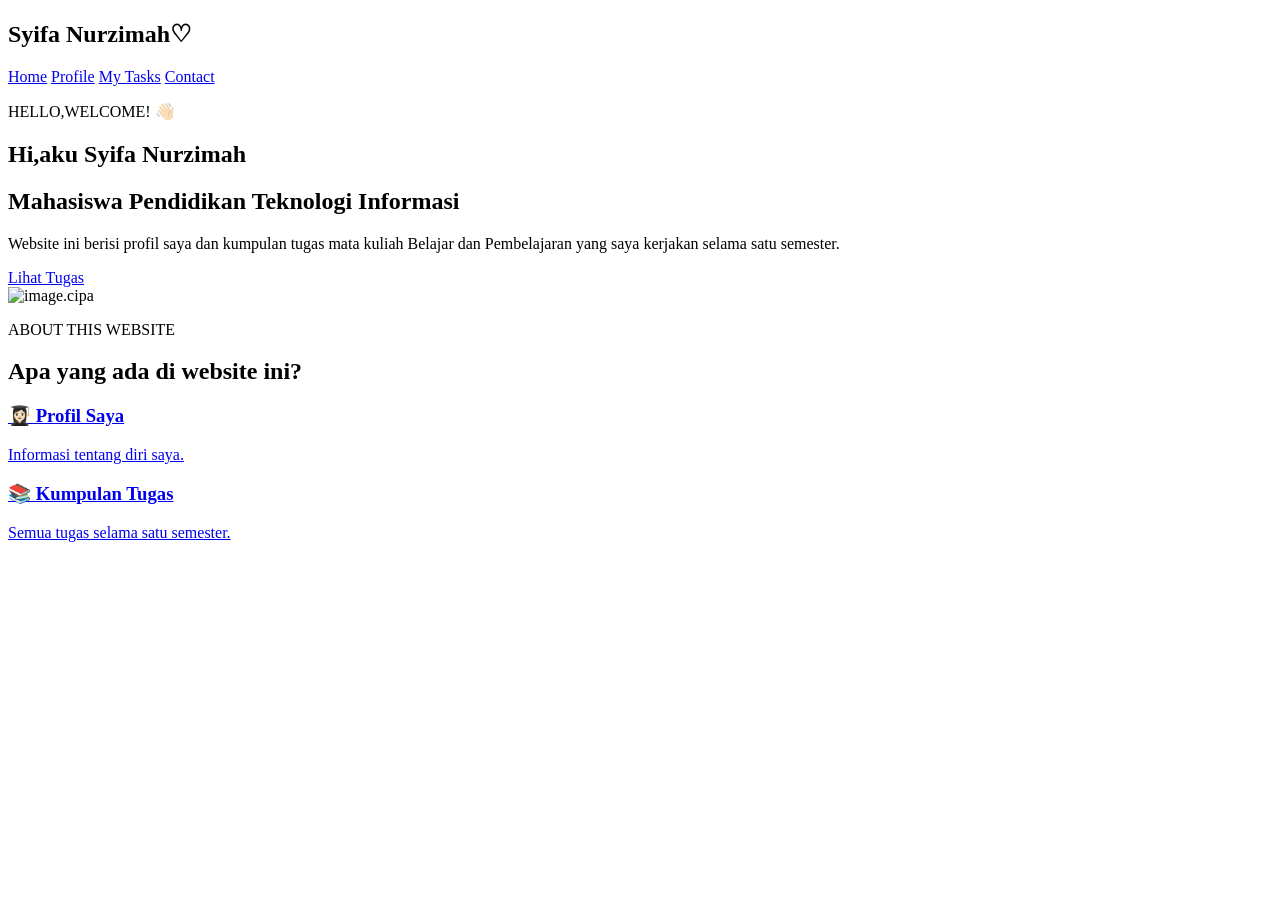
==== index.html @ 34a4c658 "Add files via upload" ====
<!DOCTYPE html>
<html lang="id">
<head>
    <meta charset="UTF-8">
    <meta name="viewport" content="width=device-width, initial-scale=1.0">
    <title>Portfolio Syifa</title>

    <link rel="stylesheet" href="css/style.css">
</head>

<body>

    <nav>
        <h2>Syifa Nurzimah♡</h2>

        <div>
            <a href="#">Home</a>
            <a href="#">Profile</a>
            <a href="#">My Tasks</a>
            <a href="#">Contact</a>
        </div>
    </nav>

    <section class="hero">

        <div class="hero-text">
            <p>HELLO,WELCOME! 👋🏻</p>

            <h1>Hi,aku <span>Syifa Nurzimah</span></h1>

            <h2>Mahasiswa Pendidikan Teknologi Informasi</h2>

            <p>
                Website ini berisi profil saya dan kumpulan
                tugas mata kuliah Belajar dan Pembelajaran yang saya kerjakan selama satu semester.
            </p>

            <a href="tasks.html" class="task-button">Lihat Tugas</a>
        </div>

        <div class="photo-box">
             <img src="images/image.cipa.jpeg" alt="image.cipa">
        </div>

    </section>

    <section class="about">
        <p>ABOUT THIS WEBSITE</p>

        <h2>Apa yang ada di website ini?</h2>

        <div class="cards">

            <a href="profile.html" class="card">
                <h3>👩🏻‍🎓 Profil Saya</h3>
                <p>Informasi tentang diri saya.</p>
            </a>

           <a href="tasks.html" class="card">
                <h3>📚 Kumpulan Tugas</h3>
             <p>Semua tugas selama satu semester.</p>
            </a>
            

        </div>
    </section>

</body>
</html>
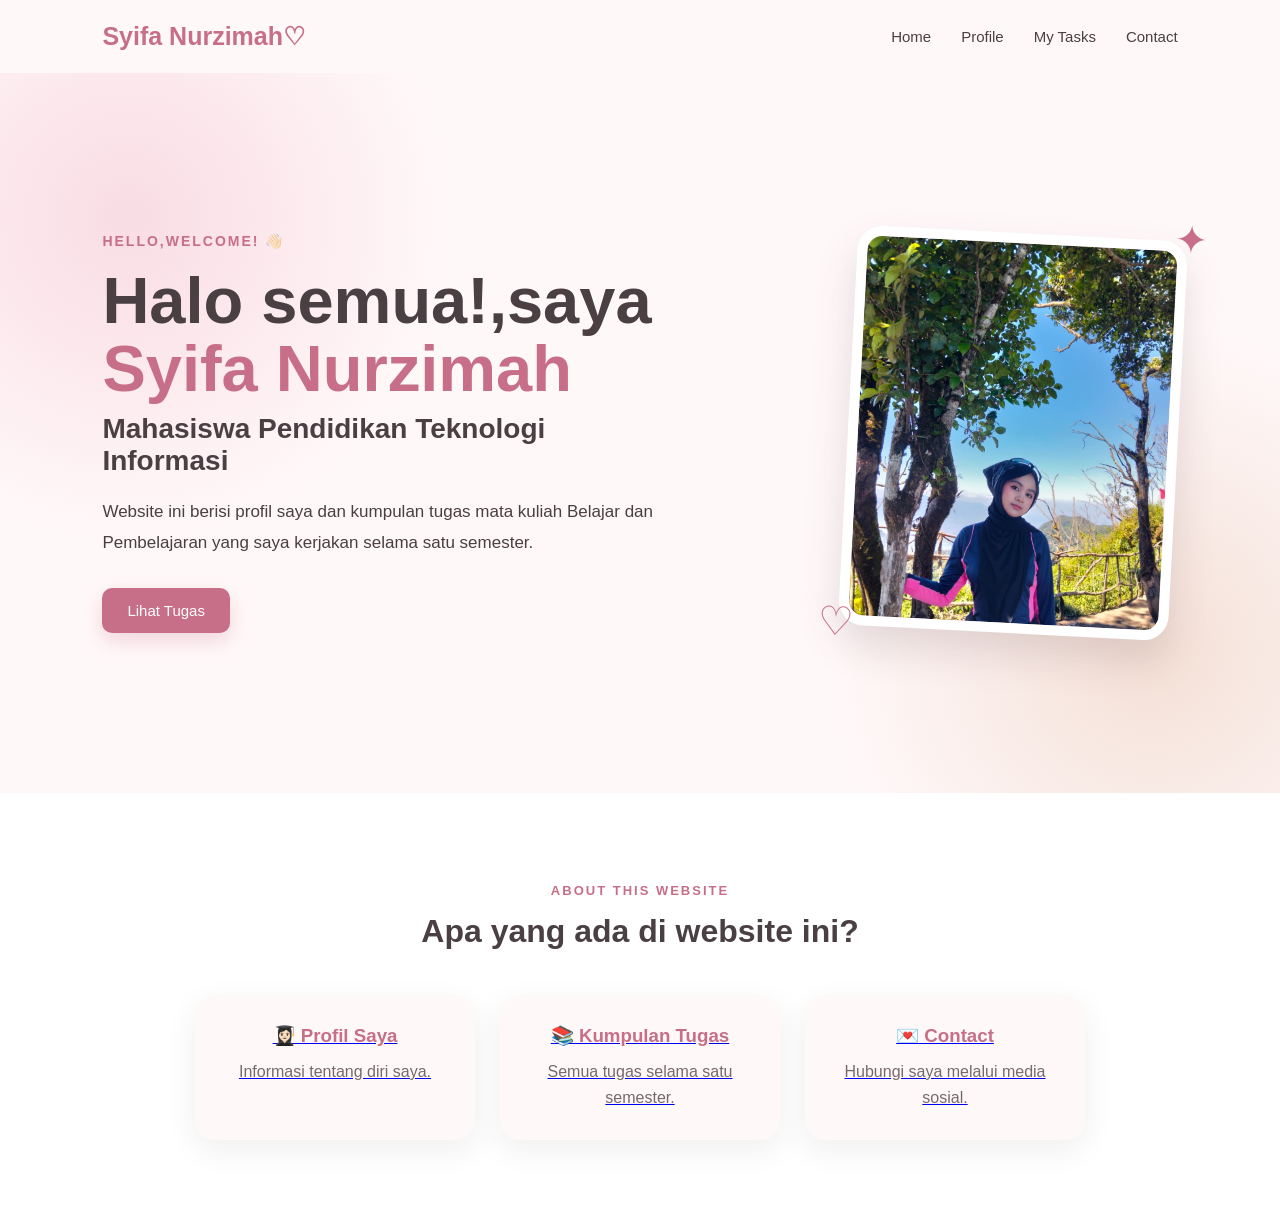
==== commit 9d182165: "Enhance index.html with contact section Added a contact section with a link to social media." ====
--- a/index.html
+++ b/index.html
@@ -26,7 +26,7 @@
         <div class="hero-text">
             <p>HELLO,WELCOME! 👋🏻</p>
 
-            <h1>Hi,aku <span>Syifa Nurzimah</span></h1>
+            <h1>Halo semua!,saya <span>Syifa Nurzimah</span></h1>
 
             <h2>Mahasiswa Pendidikan Teknologi Informasi</h2>
 
@@ -60,10 +60,14 @@
                 <h3>📚 Kumpulan Tugas</h3>
              <p>Semua tugas selama satu semester.</p>
             </a>
-            
+
+           <a href="contact.html" class="card">
+                <h3>💌 Contact</h3>
+            <p>Hubungi saya melalui media sosial.</p>
+            </a>
 
         </div>
     </section>
 
 </body>
-</html>+</html>
--- a/css/style.css
+++ b/css/style.css
@@ -0,0 +1,715 @@
+* {
+    margin: 0;
+    padding: 0;
+    box-sizing: border-box;
+}
+
+body {
+    font-family: Arial, sans-serif;
+    background: #fff8f9;
+    color: #4a3f42;
+}
+
+
+/* =========================
+   NAVBAR
+========================= */
+
+nav {
+    width: 100%;
+    padding: 22px 8%;
+
+    display: flex;
+    justify-content: space-between;
+    align-items: center;
+
+    background: #fff8f9;
+}
+
+nav h2 {
+    color: #c76f88;
+    font-size: 25px;
+}
+
+nav div {
+    display: flex;
+    gap: 30px;
+}
+
+nav a {
+    text-decoration: none;
+    color: #4a3f42;
+    font-size: 15px;
+    transition: 0.3s;
+}
+
+nav a:hover {
+    color: #c76f88;
+}
+
+
+/* =========================
+   HERO
+========================= */
+
+.hero {
+    min-height: 80vh;
+    padding: 70px 8%;
+
+    display: flex;
+    align-items: center;
+    justify-content: space-between;
+
+    gap: 60px;
+
+    background:
+        radial-gradient(circle at 10% 20%, #f9dce4 0%, transparent 25%),
+        radial-gradient(circle at 90% 80%, #f4e0d6 0%, transparent 25%);
+}
+
+.hero-text {
+    max-width: 570px;
+}
+
+.hero-text > p:first-child {
+    color: #c76f88;
+    font-size: 14px;
+    letter-spacing: 2px;
+    font-weight: bold;
+    margin-bottom: 18px;
+}
+
+.hero h1 {
+    font-size: 65px;
+    line-height: 1.05;
+    margin-bottom: 10px;
+}
+
+.hero h1 span {
+    color: #c76f88;
+}
+
+.hero h2 {
+    font-size: 28px;
+    margin-bottom: 20px;
+}
+
+.hero-text > p:last-of-type {
+    font-size: 17px;
+    line-height: 1.8;
+    margin-bottom: 30px;
+}
+
+
+/* =========================
+   BUTTON
+========================= */
+
+button {
+    border: none;
+    padding: 14px 25px;
+
+    background: #c76f88;
+    color: white;
+
+    border-radius: 10px;
+
+    font-size: 15px;
+    cursor: pointer;
+
+    box-shadow: 0 8px 20px rgba(199, 111, 136, 0.25);
+
+    transition: 0.3s;
+}
+
+button:hover {
+    transform: translateY(-3px);
+}
+
+.task-button {
+    display: inline-block;
+    text-decoration: none;
+
+    border: none;
+    padding: 14px 25px;
+
+    background: #c76f88;
+    color: white;
+
+    border-radius: 10px;
+
+    font-size: 15px;
+    cursor: pointer;
+
+    box-shadow: 0 8px 20px rgba(199, 111, 136, 0.25);
+
+    transition: 0.3s;
+}
+
+.task-button:hover {
+    transform: translateY(-3px);
+    color: white;
+}
+
+/* =========================
+   PHOTO
+========================= */
+
+.photo-box {
+    width: 330px;
+    height: 400px;
+
+    background: #f2d9df;
+
+    border: 10px solid white;
+
+    border-radius: 25px;
+
+    display: flex;
+    justify-content: center;
+    align-items: center;
+
+    box-shadow: 0 20px 40px rgba(80, 50, 60, 0.15);
+
+    transform: rotate(3deg);
+
+    position: relative;
+}
+
+.photo-box p {
+    color: #a96b7c;
+    font-size: 18px;
+}
+
+.photo-box img {
+    width: 100%;
+    height: 100%;
+    object-fit: cover;
+    border-radius: 15px;
+    display: block;
+}
+
+
+/* dekorasi */
+
+.photo-box::before {
+    content: "✦";
+    position: absolute;
+
+    top: -35px;
+    right: -30px;
+
+    font-size: 40px;
+    color: #c76f88;
+}
+
+.photo-box::after {
+    content: "♡";
+    position: absolute;
+
+    bottom: -30px;
+    left: -30px;
+
+    font-size: 40px;
+    color: #c76f88;
+}
+
+
+/* =========================
+   ABOUT
+========================= */
+
+.about {
+    padding: 90px 8%;
+    text-align: center;
+    background: white;
+}
+
+.about > p {
+    color: #c76f88;
+    letter-spacing: 2px;
+    font-size: 13px;
+    font-weight: bold;
+}
+
+.about h2 {
+    font-size: 32px;
+    margin: 15px 0 45px;
+}
+
+.cards {
+    display: flex;
+    justify-content: center;
+    gap: 25px;
+    flex-wrap: wrap;
+}
+
+.card {
+    width: 280px;
+
+    padding: 30px 25px;
+
+    background: #fff8f9;
+
+    border-radius: 20px;
+
+    box-shadow: 0 10px 30px rgba(80, 50, 60, 0.08);
+
+    transition: 0.3s;
+}
+
+.card:hover {
+    transform: translateY(-8px);
+}
+
+.card h3 {
+    margin-bottom: 12px;
+    color: #c76f88;
+}
+
+.card p {
+    line-height: 1.6;
+    color: #75696c;
+}
+
+
+/* =========================
+   RESPONSIVE
+========================= */
+
+@media (max-width: 768px) {
+
+    nav {
+        flex-direction: column;
+        gap: 20px;
+    }
+
+    nav div {
+        gap: 15px;
+    }
+
+    .hero {
+        flex-direction: column;
+        text-align: center;
+        padding-top: 50px;
+    }
+
+    .hero h1 {
+        font-size: 48px;
+    }
+
+    .hero h2 {
+        font-size: 24px;
+    }
+
+    .photo-box {
+        width: 270px;
+        height: 330px;
+    }
+}
+
+
+/* =========================
+   TASKS PAGE
+========================= */
+
+.tasks-page {
+    min-height: 85vh;
+    padding: 80px 8%;
+    text-align: center;
+
+    background:
+        radial-gradient(circle at 10% 20%, #f9dce4 0%, transparent 25%),
+        radial-gradient(circle at 90% 80%, #f4e0d6 0%, transparent 25%);
+}
+
+.section-title {
+    color: #c76f88;
+    font-size: 13px;
+    font-weight: bold;
+    letter-spacing: 2px;
+}
+
+.tasks-page h1 {
+    font-size: 42px;
+    margin: 15px 0;
+}
+
+.intro {
+    color: #75696c;
+    margin-bottom: 45px;
+}
+
+.task-list {
+    display: flex;
+    justify-content: center;
+    gap: 25px;
+    flex-wrap: wrap;
+}
+
+.task-card {
+    width: 300px;
+    padding: 30px;
+    text-align: left;
+
+    background: white;
+    border-radius: 20px;
+
+    box-shadow: 0 10px 30px rgba(80, 50, 60, 0.08);
+
+    transition: 0.3s;
+}
+
+.task-card:hover {
+    transform: translateY(-8px);
+}
+
+.task-card span {
+    color: #c76f88;
+    font-size: 12px;
+    font-weight: bold;
+    letter-spacing: 1px;
+}
+
+.task-card h2 {
+    margin: 15px 0 12px;
+    font-size: 22px;
+}
+
+.task-card p {
+    color: #75696c;
+    line-height: 1.6;
+    margin-bottom: 20px;
+}
+
+.task-card a {
+    color: #c76f88;
+    text-decoration: none;
+    font-weight: bold;
+}
+
+
+/* =========================
+   PROFILE PAGE
+========================= */
+
+.profile-page {
+    min-height: 85vh;
+    padding: 80px 8%;
+
+    display: flex;
+    align-items: center;
+    justify-content: center;
+
+    gap: 70px;
+
+    background:
+        radial-gradient(circle at 10% 20%, #f9dce4 0%, transparent 25%),
+        radial-gradient(circle at 90% 80%, #f4e0d6 0%, transparent 25%);
+}
+
+.profile-photo {
+    width: 330px;
+    height: 400px;
+
+    background: #f2d9df;
+    padding: 10px;
+
+    border-radius: 25px;
+
+    box-shadow: 0 20px 40px rgba(80, 50, 60, 0.15);
+
+    transform: rotate(-3deg);
+}
+
+.profile-photo img {
+    width: 100%;
+    height: 100%;
+
+    object-fit: cover;
+
+    border-radius: 18px;
+
+    display: block;
+}
+
+.profile-info {
+    max-width: 550px;
+}
+
+.profile-info h1 {
+    font-size: 42px;
+    margin: 15px 0 20px;
+}
+
+.profile-info h1 span {
+    color: #c76f88;
+}
+
+.profile-info > p:not(.section-title) {
+    color: #75696c;
+    line-height: 1.8;
+    margin-bottom: 30px;
+}
+
+.profile-details {
+    display: grid;
+    grid-template-columns: 1fr 1fr;
+    gap: 18px;
+}
+
+.profile-details div {
+    background: white;
+    padding: 20px;
+
+    border-radius: 15px;
+
+    box-shadow: 0 8px 25px rgba(80, 50, 60, 0.06);
+}
+
+.profile-details strong {
+    color: #c76f88;
+    font-size: 14px;
+}
+
+.profile-details p {
+    margin-top: 7px;
+    color: #75696c;
+}
+
+
+/* PROFILE - HP */
+
+@media (max-width: 768px) {
+
+    .profile-page {
+        flex-direction: column;
+        text-align: center;
+    }
+
+    .profile-photo {
+        width: 270px;
+        height: 330px;
+    }
+
+    .profile-details {
+        grid-template-columns: 1fr;
+    }
+}
+
+
+/* =========================
+   CONTACT PAGE
+========================= */
+
+.contact-page {
+    min-height: 85vh;
+    padding: 80px 8%;
+    text-align: center;
+
+    background:
+        radial-gradient(circle at 10% 20%, #f9dce4 0%, transparent 25%),
+        radial-gradient(circle at 90% 80%, #f4e0d6 0%, transparent 25%);
+}
+
+.contact-page h1 {
+    font-size: 42px;
+    margin: 15px 0;
+}
+
+.contact-intro {
+    color: #75696c;
+    line-height: 1.7;
+    margin-bottom: 45px;
+}
+
+.contact-list {
+    display: flex;
+    justify-content: center;
+    gap: 25px;
+    flex-wrap: wrap;
+}
+
+.contact-card {
+    width: 260px;
+    padding: 30px 25px;
+
+    background: white;
+    border-radius: 20px;
+
+    box-shadow: 0 10px 30px rgba(80, 50, 60, 0.08);
+
+    transition: 0.3s;
+}
+
+.contact-card:hover {
+    transform: translateY(-8px);
+}
+
+.contact-icon {
+    font-size: 40px;
+    margin-bottom: 10px;
+}
+
+.contact-card h2 {
+    color: #c76f88;
+    margin: 10px 0;
+}
+
+.contact-card p {
+    color: #75696c;
+    line-height: 1.6;
+    margin-bottom: 20px;
+}
+
+.contact-card a {
+    color: #c76f88;
+    text-decoration: none;
+    font-weight: bold;
+}
+
+.contact-card a:hover {
+    text-decoration: underline;
+}
+
+
+
+/* =========================
+   ARTICLE PAGE
+========================= */
+
+.article-page {
+    min-height: 85vh;
+    padding: 70px 8%;
+
+    background:
+        radial-gradient(circle at 10% 20%, #f9dce4 0%, transparent 25%),
+        radial-gradient(circle at 90% 80%, #f4e0d6 0%, transparent 25%);
+}
+
+
+/* HEADER ARTIKEL */
+
+.article-header {
+    max-width: 850px;
+    margin: 0 auto 40px;
+    text-align: center;
+}
+
+.article-header h1 {
+    font-size: 45px;
+    line-height: 1.2;
+    margin: 15px 0;
+}
+
+.article-meta {
+    color: #75696c;
+    font-size: 14px;
+}
+
+
+/* ISI ARTIKEL */
+
+.article-content {
+    max-width: 850px;
+    margin: 0 auto;
+
+    background: white;
+    padding: 50px 60px;
+
+    border-radius: 25px;
+
+    box-shadow: 0 15px 40px rgba(80, 50, 60, 0.08);
+}
+
+.article-content p {
+    color: #5f5558;
+    font-size: 16px;
+    line-height: 1.9;
+    margin-bottom: 22px;
+}
+
+.article-content h2 {
+    color: #c76f88;
+    font-size: 28px;
+    margin-top: 40px;
+    margin-bottom: 20px;
+}
+
+.article-content h3 {
+    color: #4f4548;
+    font-size: 22px;
+    margin-top: 35px;
+    margin-bottom: 15px;
+}
+
+.article-content strong {
+    color: #c76f88;
+}
+
+
+/* TOMBOL KEMBALI */
+
+.article-footer {
+    margin-top: 45px;
+    padding-top: 25px;
+
+    border-top: 1px solid #f0dfe4;
+}
+
+.article-footer a {
+    color: #c76f88;
+    text-decoration: none;
+    font-weight: bold;
+}
+
+.article-footer a:hover {
+    text-decoration: underline;
+}
+
+
+/* ARTIKEL - HP */
+
+@media (max-width: 768px) {
+
+    .article-page {
+        padding: 50px 5%;
+    }
+
+    .article-header h1 {
+        font-size: 34px;
+    }
+
+    .article-content {
+        padding: 30px 25px;
+    }
+
+    .article-content h2 {
+        font-size: 24px;
+    }
+
+    .article-content h3 {
+        font-size: 20px;
+    }
+}
+
+
+/* =========================
+   ARTICLE IMAGE
+========================= */
+
+.article-image {
+    max-width: 700px;
+    margin: 0 auto 35px;
+    text-align: center;
+}
+
+.article-image img {
+    width: 100%;
+    max-height: 320px;
+    object-fit: cover;
+
+    border-radius: 20px;
+
+    box-shadow: 0 10px 30px rgba(80, 50, 60, 0.10);
+}
